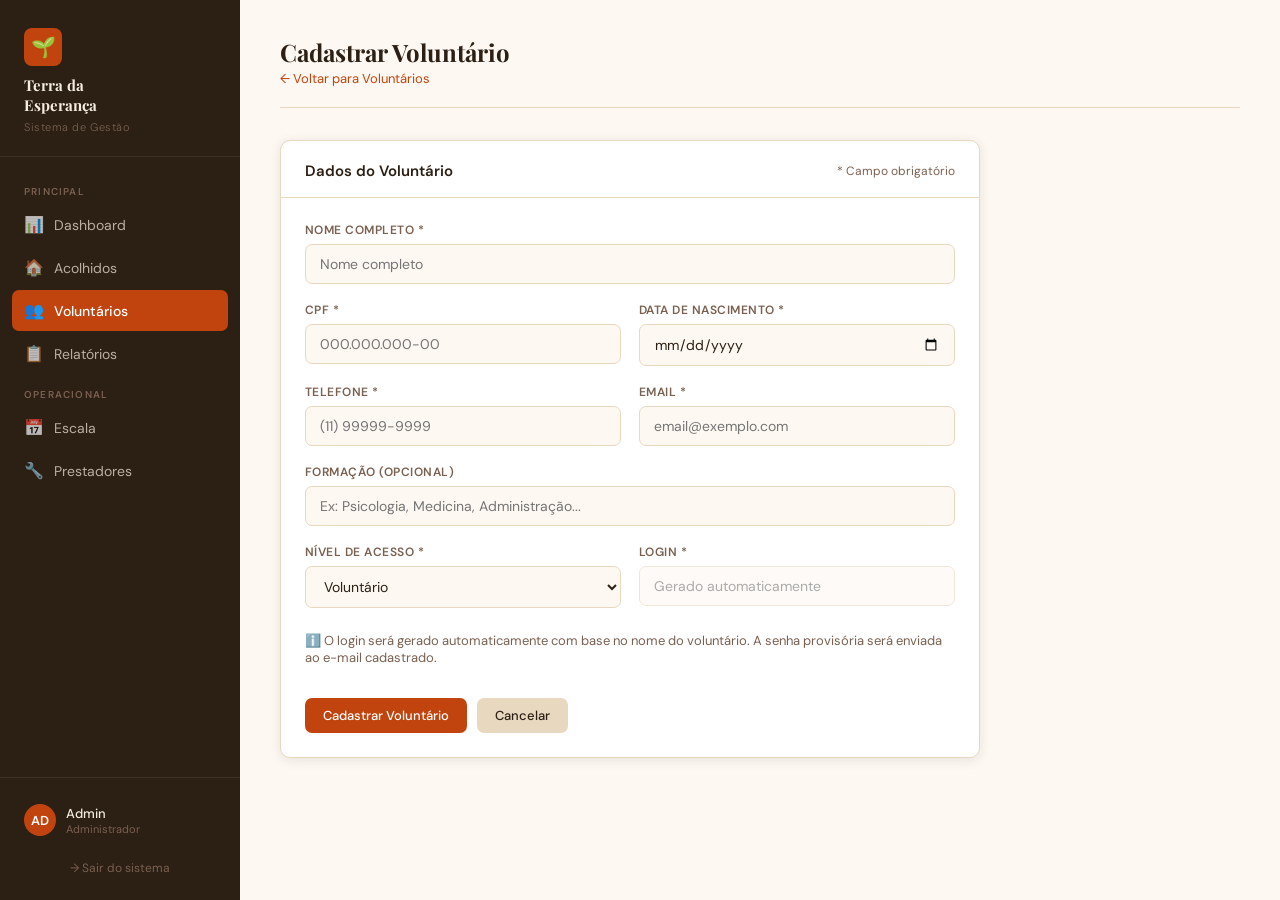
==== view/cadastrar-voluntario.html @ c491e032 "Initial commit" ====
<!DOCTYPE html>
<html lang="pt-BR">
<head>
  <meta charset="UTF-8" />
  <meta name="viewport" content="width=device-width, initial-scale=1.0" />
  <title>Terra da Esperança – Cadastrar Voluntário</title>
  <link rel="stylesheet" href="styles/style.css" />
</head>
<body>
<div class="layout">

  <aside class="sidebar">
    <div class="sidebar-brand">
      <div class="logo-icon">🌱</div>
      <h2>Terra da<br>Esperança</h2>
      <span>Sistema de Gestão</span>
    </div>
    <nav class="sidebar-nav">
      <div class="nav-section">Principal</div>
      <a href="dashboard.html"  class="nav-link"><span class="icon">📊</span> Dashboard</a>
      <a href="acolhidos.html"  class="nav-link"><span class="icon">🏠</span> Acolhidos</a>
      <a href="voluntarios.html" class="nav-link active"><span class="icon">👥</span> Voluntários</a>
      <a href="relatorios.html" class="nav-link"><span class="icon">📋</span> Relatórios</a>
      <div class="nav-section">Operacional</div>
      <a href="escala.html"      class="nav-link"><span class="icon">📅</span> Escala</a>
      <a href="prestadores.html" class="nav-link"><span class="icon">🔧</span> Prestadores</a>
    </nav>
    <div class="sidebar-footer">
      <div class="user-info">
        <div class="user-avatar">AD</div>
        <div>
          <div class="user-name">Admin</div>
          <div class="user-role">Administrador</div>
        </div>
      </div>
      <a href="index.html" class="logout-link">→ Sair do sistema</a>
    </div>
  </aside>

  <main class="main">
    <div class="topbar">
      <div>
        <div class="topbar-title">Cadastrar Voluntário</div>
        <div class="topbar-subtitle"><a href="voluntarios.html" style="color:var(--terra);text-decoration:none;">← Voltar para Voluntários</a></div>
      </div>
    </div>

    <form id="cadastro_usuario">

      <div class="section-box" style="max-width:700px;">
        <div class="section-box-header">
          <h3>Dados do Voluntário</h3>
          <span style="font-size:12px;color:var(--text-muted);">* Campo obrigatório</span>
        </div>
        
        <div class="form-grid">
          <div class="form-group full">
            <label>Nome Completo *</label>
            <input type="text" id="nome" placeholder="Nome completo" required  />
          </div>
          <div class="form-group">
            <label>CPF *</label>
            <input type="number" id="cpf" placeholder="000.000.000-00"  />
          </div>
          <div class="form-group">
            <label>Data de Nascimento *</label>
            <input type="date" id="dt_nascimento"  />
          </div>
          <div class="form-group">
            <label>Telefone *</label>
            <input type="text" id="telefone" placeholder="(11) 99999-9999"  />
          </div>
          <div class="form-group">
            <label>Email *</label>
            <input type="email" id="email" placeholder="email@exemplo.com"  />
          </div>
          <div class="form-group full">
            <label>Formação (opcional)</label>
            <input type="" id="formacao" placeholder="Ex: Psicologia, Medicina, Administração..."/>
          </div>
          <div class="form-group">
            <label>Nível de Acesso *</label>
            <select id="nivel_acesso" name="nivel_acesso">
              <option value="voluntario">Voluntário</option>
              <option value="administrador">Administrador</option>
            </select>
          </div>
          <div class="form-group">
            <label>Login *</label>
            <input type="text" id="login" placeholder="Gerado automaticamente" disabled style="opacity:0.6;" />
          </div>
        </div>
        
        <div style="padding: 0 24px 16px; font-size:13px; color:var(--text-muted);">
          ℹ️ O login será gerado automaticamente com base no nome do voluntário. A senha provisória será enviada ao e-mail cadastrado.
        </div>
        
        <div class="form-footer">
          <button type="submit" class="btn btn-primary"> Cadastrar Voluntário </button>
          <a href="voluntarios.html" class="btn btn-secondary">Cancelar</a>
        </div>
      </div>
    </form>
  </main>

</div>
<script type="module" src="../controller/cadastro_voluntario.js"></script>
</body>
</html>
---- view/styles/style.css ----
@import url('https://fonts.googleapis.com/css2?family=Playfair+Display:wght@500;700&family=DM+Sans:wght@300;400;500;600&display=swap');

:root {
  --terra: #c1440e;
  --terra-light: #e8613a;
  --terra-dark: #8f2f08;
  --verde: #3a6b35;
  --verde-light: #4e8f48;
  --areia: #f5ede0;
  --areia-dark: #e8d8c0;
  --creme: #fdf8f2;
  --text: #2c1f14;
  --text-muted: #7a6050;
  --sidebar-w: 240px;
  --radius: 10px;
  --shadow: 0 2px 12px rgba(44,31,20,0.10);
}

* { box-sizing: border-box; margin: 0; padding: 0; }

body {
  font-family: 'DM Sans', sans-serif;
  background: var(--creme);
  color: var(--text);
  min-height: 100vh;
}

/* ── SIDEBAR ── */
.layout { display: flex; min-height: 100vh; }

.sidebar {
  width: var(--sidebar-w);
  background: var(--text);
  display: flex;
  flex-direction: column;
  padding: 0;
  flex-shrink: 0;
  position: fixed;
  top: 0; left: 0; bottom: 0;
}

.sidebar-brand {
  padding: 28px 24px 20px;
  border-bottom: 1px solid rgba(255,255,255,0.08);
}

.sidebar-brand .logo-icon {
  width: 38px; height: 38px;
  background: var(--terra);
  border-radius: 8px;
  display: flex; align-items: center; justify-content: center;
  font-size: 20px;
  margin-bottom: 10px;
}

.sidebar-brand h2 {
  font-family: 'Playfair Display', serif;
  font-size: 15px;
  color: var(--areia);
  line-height: 1.3;
}

.sidebar-brand span {
  font-family: 'DM Sans', sans-serif;
  font-size: 11px;
  color: var(--text-muted);
  font-weight: 300;
  letter-spacing: 0.05em;
}

.sidebar-nav {
  padding: 16px 12px;
  flex: 1;
}

.nav-section {
  font-size: 10px;
  font-weight: 600;
  letter-spacing: 0.12em;
  color: var(--text-muted);
  text-transform: uppercase;
  padding: 12px 12px 6px;
}

.nav-link {
  display: flex;
  align-items: center;
  gap: 10px;
  padding: 10px 12px;
  border-radius: 7px;
  color: rgba(245,237,224,0.7);
  text-decoration: none;
  font-size: 14px;
  font-weight: 400;
  margin-bottom: 2px;
  transition: background 0.15s, color 0.15s;
}

.nav-link:hover {
  background: rgba(255,255,255,0.06);
  color: var(--areia);
}

.nav-link.active {
  background: var(--terra);
  color: #fff;
  font-weight: 500;
}

.nav-link .icon { font-size: 16px; width: 20px; text-align: center; }

.sidebar-footer {
  padding: 16px 12px;
  border-top: 1px solid rgba(255,255,255,0.08);
}

.user-info {
  display: flex; align-items: center; gap: 10px;
  padding: 10px 12px;
  border-radius: 7px;
}

.user-avatar {
  width: 32px; height: 32px;
  background: var(--terra);
  border-radius: 50%;
  display: flex; align-items: center; justify-content: center;
  font-size: 13px; color: #fff; font-weight: 600;
}

.user-name { font-size: 13px; color: var(--areia); font-weight: 500; }
.user-role { font-size: 11px; color: var(--text-muted); }

.logout-link {
  display: block;
  text-align: center;
  padding: 8px;
  margin-top: 6px;
  border-radius: 7px;
  color: var(--text-muted);
  text-decoration: none;
  font-size: 12px;
  transition: color 0.15s;
}
.logout-link:hover { color: var(--terra-light); }

/* ── MAIN CONTENT ── */
.main {
  margin-left: var(--sidebar-w);
  flex: 1;
  padding: 36px 40px;
}

.page-header {
  margin-bottom: 32px;
}

.page-header h1 {
  font-family: 'Playfair Display', serif;
  font-size: 28px;
  font-weight: 700;
  color: var(--text);
}

.page-header p {
  font-size: 14px;
  color: var(--text-muted);
  margin-top: 4px;
}

/* ── CARDS ── */
.cards-grid {
  display: grid;
  grid-template-columns: repeat(auto-fill, minmax(200px, 1fr));
  gap: 18px;
  margin-bottom: 32px;
}

.card {
  background: #fff;
  border-radius: var(--radius);
  padding: 22px 22px;
  box-shadow: var(--shadow);
  border: 1px solid var(--areia-dark);
}

.card-icon {
  font-size: 28px;
  margin-bottom: 12px;
}

.card-value {
  font-size: 32px;
  font-weight: 600;
  color: var(--text);
  font-family: 'Playfair Display', serif;
}

.card-label {
  font-size: 13px;
  color: var(--text-muted);
  margin-top: 2px;
}

.card-accent { border-left: 4px solid var(--terra); }
.card-verde  { border-left: 4px solid var(--verde); }
.card-gold   { border-left: 4px solid #c8922a; }
.card-blue   { border-left: 4px solid #3a6899; }

/* ── TABLE ── */
.section-box {
  background: #fff;
  border-radius: var(--radius);
  box-shadow: var(--shadow);
  border: 1px solid var(--areia-dark);
  margin-bottom: 24px;
}

.section-box-header {
  display: flex;
  align-items: center;
  justify-content: space-between;
  padding: 20px 24px 16px;
  border-bottom: 1px solid var(--areia-dark);
}

.section-box-header h3 {
  font-size: 15px;
  font-weight: 600;
  color: var(--text);
}

table {
  width: 100%;
  border-collapse: collapse;
}

th {
  text-align: left;
  font-size: 11px;
  font-weight: 600;
  letter-spacing: 0.08em;
  text-transform: uppercase;
  color: var(--text-muted);
  padding: 10px 24px;
  background: var(--areia);
}

td {
  padding: 13px 24px;
  font-size: 14px;
  border-bottom: 1px solid var(--areia-dark);
  color: var(--text);
}

tr:last-child td { border-bottom: none; }
tr:hover td { background: #fdf5ec; }

/* ── BADGE ── */
.badge {
  display: inline-block;
  padding: 3px 10px;
  border-radius: 20px;
  font-size: 11px;
  font-weight: 600;
}

.badge-ativo   { background: #dff0da; color: #2d6b27; }
.badge-inativo { background: #fce8e4; color: #a33020; }
.badge-espera  { background: #fef3d6; color: #8a6010; }
.badge-acolhido { background: #daeaf7; color: #1e5280; }

/* ── BUTTONS ── */
.btn {
  display: inline-flex;
  align-items: center;
  gap: 6px;
  padding: 9px 18px;
  border-radius: 7px;
  font-family: 'DM Sans', sans-serif;
  font-size: 13px;
  font-weight: 500;
  cursor: pointer;
  border: none;
  text-decoration: none;
  transition: filter 0.15s, transform 0.1s;
}

.btn:hover { filter: brightness(1.07); transform: translateY(-1px); }
.btn:active { transform: translateY(0); }

.btn-primary { background: var(--terra); color: #fff; }
.btn-secondary { background: var(--areia-dark); color: var(--text); }
.btn-verde { background: var(--verde); color: #fff; }
.btn-sm { padding: 5px 12px; font-size: 12px; }

/* ── FORM ── */
.form-grid {
  display: grid;
  grid-template-columns: 1fr 1fr;
  gap: 18px;
  padding: 24px;
}

.form-group { display: flex; flex-direction: column; gap: 6px; }
.form-group.full { grid-column: 1 / -1; }

label {
  font-size: 12px;
  font-weight: 600;
  color: var(--text-muted);
  letter-spacing: 0.04em;
  text-transform: uppercase;
}

input, select, textarea {
  font-family: 'DM Sans', sans-serif;
  font-size: 14px;
  padding: 10px 14px;
  border: 1px solid var(--areia-dark);
  border-radius: 7px;
  background: var(--creme);
  color: var(--text);
  outline: none;
  transition: border-color 0.15s;
}

input:focus, select:focus, textarea:focus {
  border-color: var(--terra);
}

textarea { resize: vertical; min-height: 90px; }

.form-footer {
  padding: 16px 24px 24px;
  display: flex;
  gap: 10px;
}

/* ── LOGIN ── */
.login-page {
  min-height: 100vh;
  display: flex;
  align-items: center;
  justify-content: center;
  background: var(--text);
}

.login-bg-decor {
  position: fixed;
  top: 0; right: 0;
  width: 55%;
  height: 100%;
  background: linear-gradient(135deg, var(--terra-dark), var(--terra));
  clip-path: polygon(15% 0, 100% 0, 100% 100%, 0% 100%);
  opacity: 0.6;
}

.login-card {
  position: relative;
  background: var(--creme);
  border-radius: 16px;
  padding: 48px 44px;
  width: 420px;
  box-shadow: 0 20px 60px rgba(0,0,0,0.4);
}

.login-logo {
  display: flex; align-items: center; gap: 12px;
  margin-bottom: 32px;
}

.login-logo-icon {
  width: 44px; height: 44px;
  background: var(--terra);
  border-radius: 10px;
  display: flex; align-items: center; justify-content: center;
  font-size: 22px;
}

.login-logo h1 {
  font-family: 'Playfair Display', serif;
  font-size: 18px;
  color: var(--text);
  line-height: 1.2;
}

.login-logo p {
  font-size: 11px;
  color: var(--text-muted);
}

.login-card h2 {
  font-size: 22px;
  font-weight: 600;
  margin-bottom: 6px;
}

.login-card .subtitle {
  font-size: 14px;
  color: var(--text-muted);
  margin-bottom: 28px;
}

.login-form { display: flex; flex-direction: column; gap: 16px; }

.login-form input {
  width: 100%;
  padding: 12px 16px;
}

.login-form .btn {
  width: 100%;
  justify-content: center;
  padding: 13px;
  font-size: 15px;
  margin-top: 4px;
}

.forgot-link {
  text-align: center;
  margin-top: 12px;
  font-size: 13px;
  color: var(--text-muted);
}

.forgot-link a { color: var(--terra); text-decoration: none; }

/* ── TOPBAR ── */
.topbar {
  display: flex;
  align-items: center;
  justify-content: space-between;
  margin-bottom: 32px;
  padding-bottom: 20px;
  border-bottom: 1px solid var(--areia-dark);
}

.topbar-title {
  font-family: 'Playfair Display', serif;
  font-size: 24px;
  font-weight: 700;
}

.topbar-subtitle {
  font-size: 13px;
  color: var(--text-muted);
  margin-top: 2px;
}

/* ── ESCALA ── */
.week-grid {
  display: grid;
  grid-template-columns: repeat(7, 1fr);
  gap: 12px;
  padding: 24px;
}

.day-col {
  background: var(--areia);
  border-radius: 8px;
  overflow: hidden;
}

.day-header {
  background: var(--text);
  color: var(--areia);
  text-align: center;
  padding: 8px 4px;
  font-size: 11px;
  font-weight: 600;
  text-transform: uppercase;
  letter-spacing: 0.06em;
}

.day-date {
  text-align: center;
  font-size: 18px;
  font-weight: 600;
  font-family: 'Playfair Display', serif;
  padding: 8px 4px 6px;
  color: var(--text);
}

.day-slots { padding: 6px 8px 10px; }

.slot {
  background: #fff;
  border-radius: 6px;
  padding: 6px 8px;
  margin-bottom: 6px;
  font-size: 11px;
  border-left: 3px solid var(--terra);
}

.slot-name { font-weight: 600; color: var(--text); }
.slot-time { color: var(--text-muted); }

.slot-verde { border-color: var(--verde); }
.slot-gold  { border-color: #c8922a; }
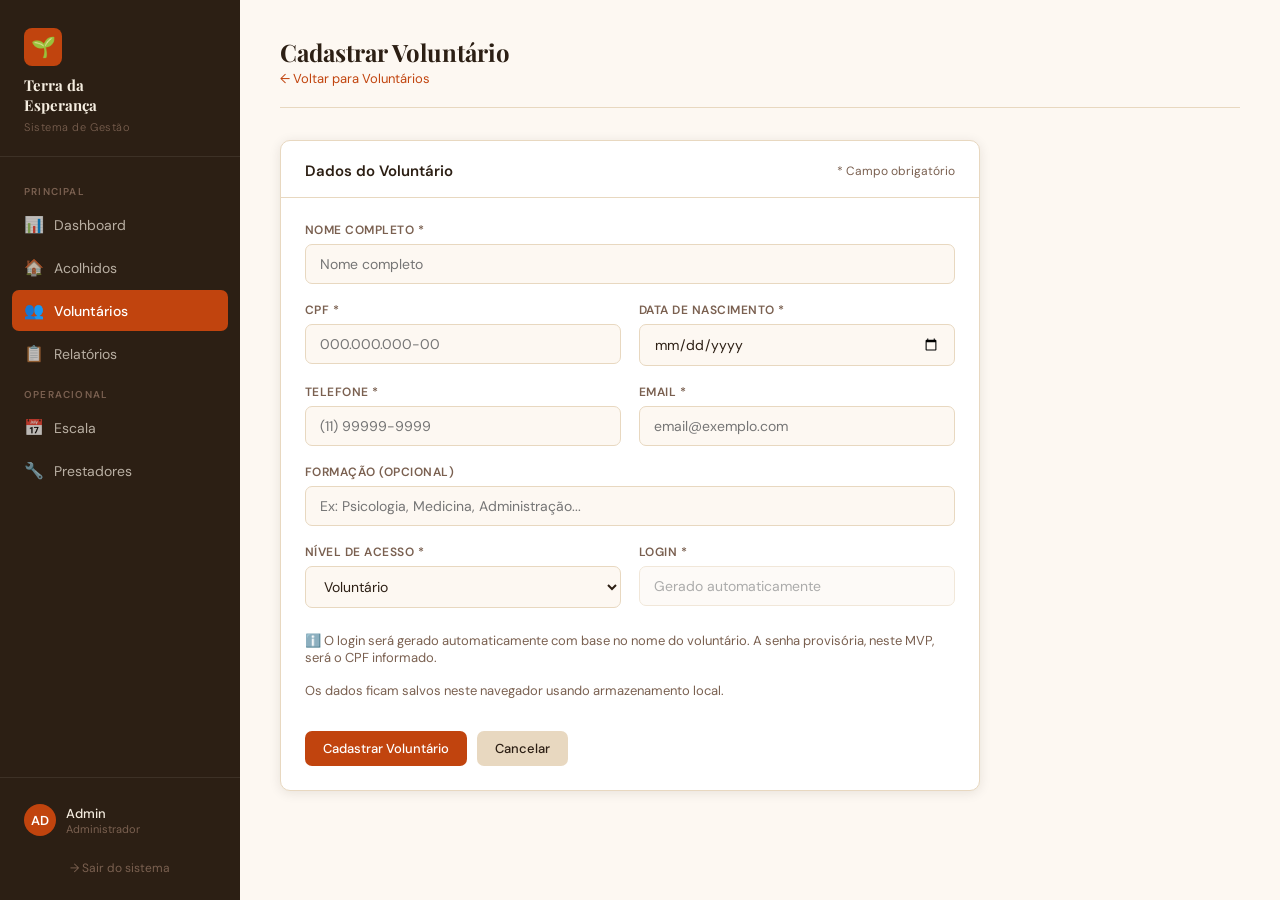
==== commit c8ef1d8f: "Alterando informações de acordo com o modelo e atividade da matéria de Eng de Software" ====
--- a/view/cadastrar-voluntario.html
+++ b/view/cadastrar-voluntario.html
@@ -87,16 +87,20 @@
           </div>
           <div class="form-group">
             <label>Login *</label>
-            <input type="text" id="login" placeholder="Gerado automaticamente" disabled style="opacity:0.6;" />
+            <input type="text" id="login" placeholder="Gerado automaticamente" readonly style="opacity:0.6;" />
           </div>
         </div>
         
         <div style="padding: 0 24px 16px; font-size:13px; color:var(--text-muted);">
-          ℹ️ O login será gerado automaticamente com base no nome do voluntário. A senha provisória será enviada ao e-mail cadastrado.
+          ℹ️ O login será gerado automaticamente com base no nome do voluntário. A senha provisória, neste MVP, será o CPF informado.
         </div>
+        <div style="padding: 0 24px 16px; font-size:13px; color:var(--text-muted);">
+          Os dados ficam salvos neste navegador usando armazenamento local.
+        </div>
+        <div id="cadastro_feedback" style="display:none;margin:0 24px 16px;"></div>
         
         <div class="form-footer">
-          <button type="submit" class="btn btn-primary"> Cadastrar Voluntário </button>
+          <button type="submit" id="btn_cadastrar_voluntario" class="btn btn-primary"> Cadastrar Voluntário </button>
           <a href="voluntarios.html" class="btn btn-secondary">Cancelar</a>
         </div>
       </div>
@@ -104,6 +108,7 @@
   </main>
 
 </div>
-<script type="module" src="../controller/cadastro_voluntario.js"></script>
+<script src="../services/user_login.js"></script>
+<script src="../controller/cadastro_voluntario.js"></script>
 </body>
 </html>
